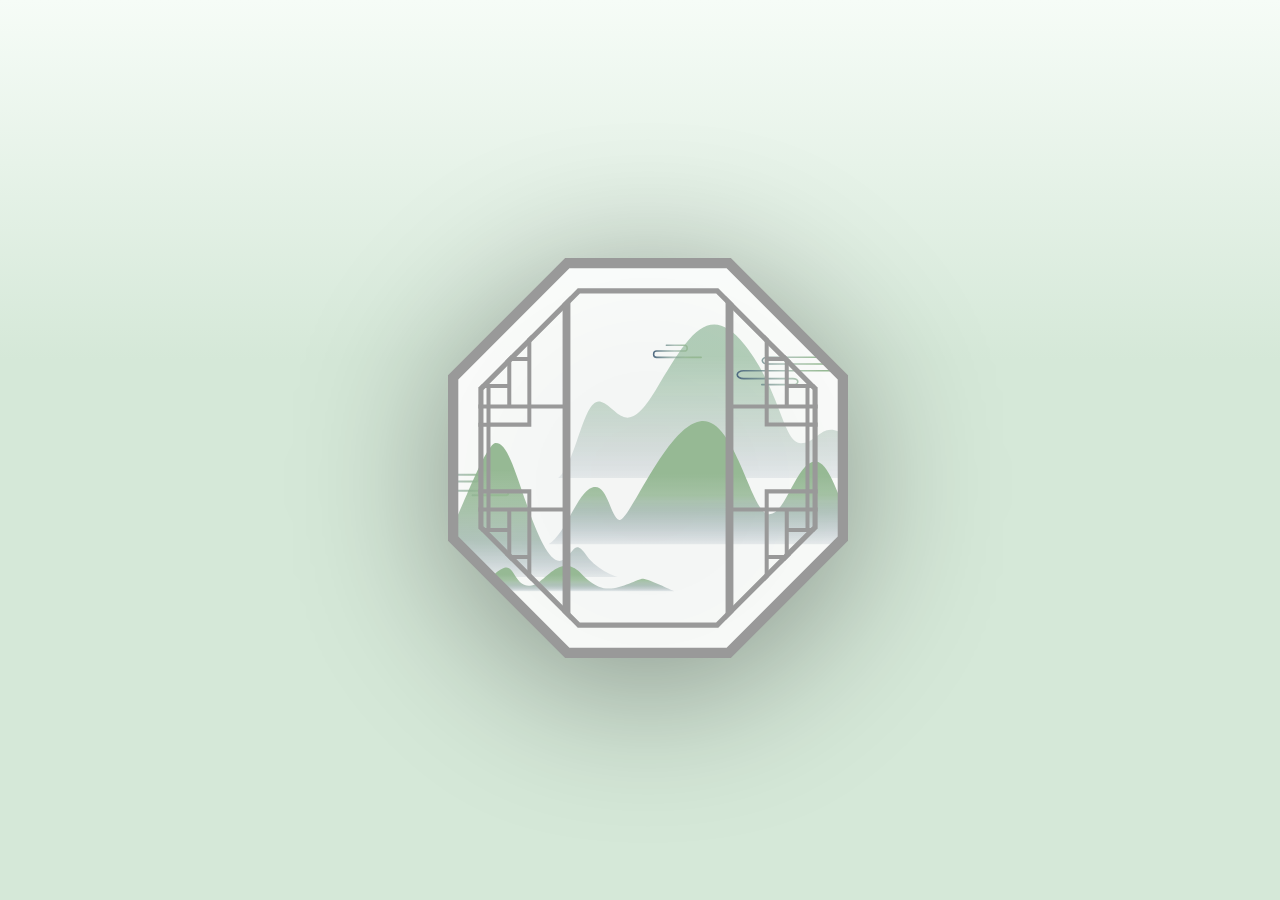
==== index.html @ 081ac922 "add bird" ====
<!DOCTYPE html>
<html>

<head>
    <meta charset="UTF-8">
    <title>Ink</title>
    <link href="style.css" rel="stylesheet">
    <script src="https://ajax.googleapis.com/ajax/libs/jquery/3.5.1/jquery.min.js"></script>
</head>

<body>
    <div class="frame"></div>
    <div id="tile">
        <div class="glare"></div>

        <div class="bird" data-offset="10">
            <div class="left-wing">
                <span></span>
            </div>
            <div class="right-wing">
                <span></span>
            </div>
        </div>

        <div class="layer-0" data-offset="-40"></div>
        <div class="layer-1" data-offset="-25"></div>
        <div class="layer-2" data-offset="-10"></div>
        <div class="layer-3" data-offset="5"></div>
        <div class="layer-4" data-offset="20"></div>
        <div class="layer-5" data-offset="35"></div>
        <div class="layer-6" data-offset="50"></div>
    </div>
    <div class="shadow">
        <div id="shadow-clip"></div>
    </div>

</body>
<script src="script.js"></script>

</html>
---- style.css ----
body,
html {
    height: 100%;
    width: 100%;
}

body {
    transform-style: preserve-3d;
    transform: perspective(800px) scale(0.5);
}

.bg0 {
    background: linear-gradient(to bottom, #f6f7fc 0%, #d5e1e8 40%);
}

.bg1 {
    background: linear-gradient(to bottom, #f6fcf7 0%, #d5e8d8 40%);
}

.frame {
    margin: auto;
    position: absolute;
    top: 0;
    left: 0;
    bottom: 0;
    right: 0;
    width: 800px;
    height: 800px;
    z-index: 99;
}

.clip0 {
    clip-path: circle(400px at center);
}

.clip1 {
    clip-path: polygon(30% 0%, 70% 0%, 100% 30%, 100% 70%, 70% 100%, 30% 100%, 0% 70%, 0% 30%);
}

.clip2 {
    clip-path: inset(0 0 0 0);
}

#tile {
    margin: auto;
    position: absolute;
    top: 0;
    left: 0;
    bottom: 0;
    right: 0;
    overflow: hidden;
    width: 800px;
    height: 800px;
}

.shadow {
    margin: auto;
    position: absolute;
    top: 0;
    left: 0;
    bottom: 0;
    right: 0;
    width: 800px;
    height: 800px;
    z-index: -1;
    filter: drop-shadow(0 50px 150px rgba(0, 0, 0, 0.4));
}

#shadow-clip {
    margin: auto;
    background: rgba(255, 255, 255, 0.9);
    position: absolute;
    top: 0;
    left: 0;
    bottom: 0;
    right: 0;
    width: 800px;
    height: 800px;
}

div[class*="layer-"] {
    margin: auto;
    position: absolute;
    top: 0;
    left: 0;
    bottom: 0;
    right: 0;
    background-size: 100% auto;
    background-repeat: no-repeat;
    /* background-position: -240px 0; */
    transition: 0.09s;
    width: 1000px;
    height: 556px;
    margin-left: -100px;
}

.glare {
    position: absolute;
    top: 0;
    left: 0;
    right: 0;
    bottom: 0;
    background: linear-gradient(90deg, rgba(255, 255, 255, 0.3) 0%, rgba(255, 255, 255, 0) 60%);
    z-index: 100;
    display: none;
}

.anim {
    animation-name: move;
    animation-duration: 16s;
    animation-iteration-count: infinite;
    animation-timing-function: linear;
}

@keyframes move {
    0% {
        margin-left: 900px;
    }
    100% {
        margin-left: -900px;
    }
}

.bird {
    position: absolute;
    left: 0;
    bottom: 300px;
    display: block;
    z-index: 8;
    animation: birdFly 12s linear infinite;
}

@keyframes birdFly {
    0% {
        margin-left: 900px;
    }
    100% {
        margin-left: -900px;
    }
}

.left-wing {
    position: absolute;
    right: 0;
    bottom: 0;
    width: 14px;
    height: 14px;
    transform-origin: right bottom;
    animation: wingLeft 0.4s ease infinite;
}

.left-wing span {
    position: absolute;
    right: 0;
    bottom: 0;
    border: 2px solid #555;
    border-radius: 50%;
    width: 14px;
    height: 14px;
    border-color: #555 transparent transparent transparent;
    transform: translate(1px, 15px);
}

@keyframes wingLeft {
    0% {
        transform: rotate(0);
    }
    50% {
        transform: rotate(40deg);
    }
    100% {
        transform: rotate(0);
    }
}

.right-wing {
    position: absolute;
    left: 0;
    bottom: -4px;
    width: 20px;
    height: 20px;
    transform-origin: left bottom;
    animation: wingRight 0.4s ease infinite;
}

.right-wing span {
    position: absolute;
    right: 0;
    bottom: 0;
    border: 2px solid #444;
    border-radius: 50%;
    width: 20px;
    height: 20px;
    border-color: #444 transparent transparent transparent;
    transform: translate(-2px, 14px);
}

@keyframes wingRight {
    0% {
        transform: rotate(0);
    }
    50% {
        transform: rotate(-40deg);
    }
    100% {
        transform: rotate(0);
    }
}
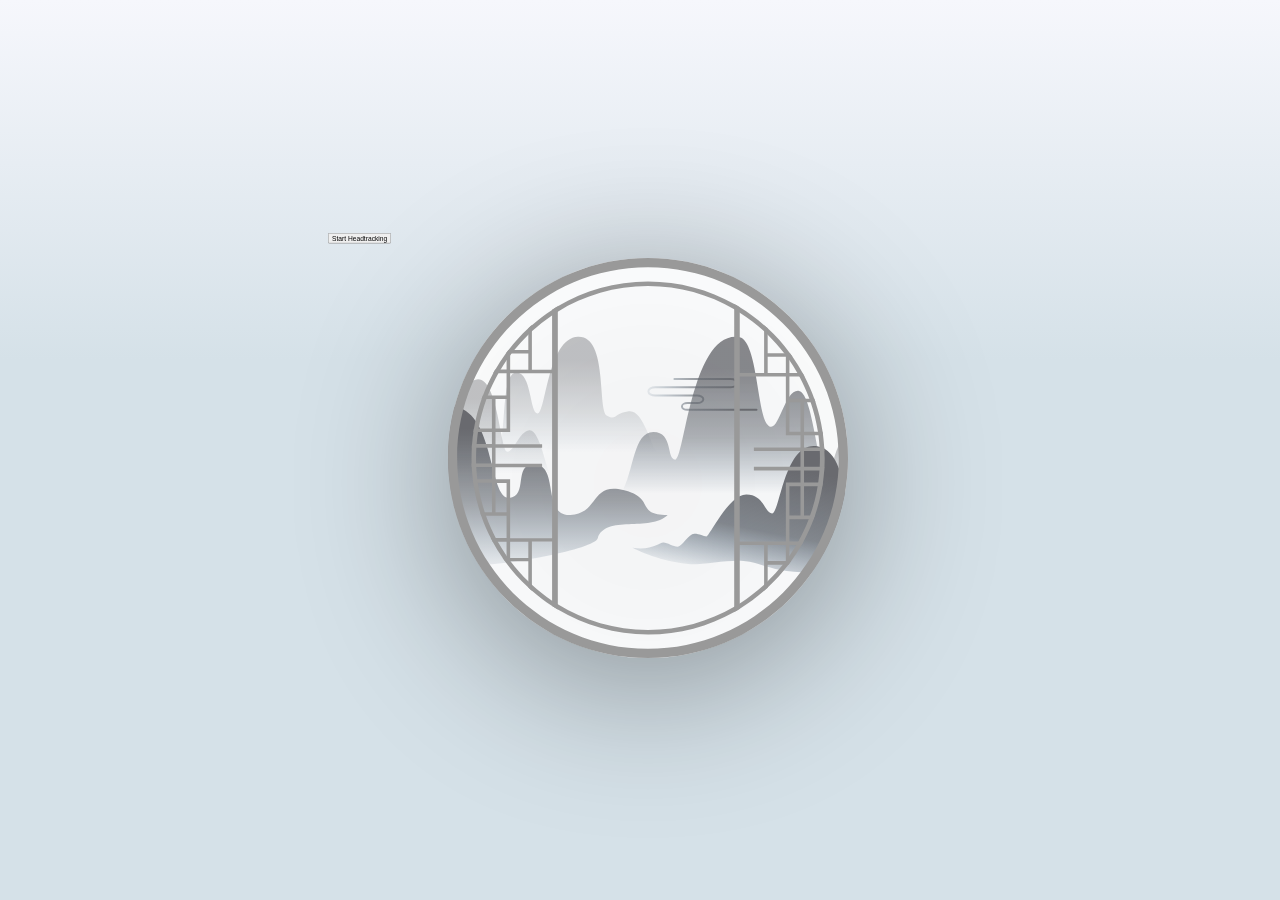
==== commit 8ce20446: "headtracking integrated" ====
--- a/index.html
+++ b/index.html
@@ -6,13 +6,12 @@
     <title>Ink</title>
     <link href="style.css" rel="stylesheet">
     <script src="https://ajax.googleapis.com/ajax/libs/jquery/3.5.1/jquery.min.js"></script>
+    <script src="headtrackr.js"></script>
 </head>
 
 <body>
     <div class="frame"></div>
     <div id="tile">
-        <div class="glare"></div>
-
         <div class="bird" data-offset="10">
             <div class="left-wing">
                 <span></span>
@@ -34,7 +33,14 @@
         <div id="shadow-clip"></div>
     </div>
 
+    <div class="control">
+        <button class="start">Start Headtracking</button>
+        <button class="stop">Stop Headtracking</button>
+    </div>
+    <canvas id="inputCanvas" width="320" height="240"></canvas>
+    <video id="inputVideo" autoplay loop></video>
 </body>
 <script src="script.js"></script>
 
+
 </html>--- a/style.css
+++ b/style.css
@@ -205,4 +205,13 @@
     100% {
         transform: rotate(0);
     }
+}
+
+.stop {
+    display: none;
+}
+
+#inputCanvas,
+#inputVideo {
+    display: none;
 }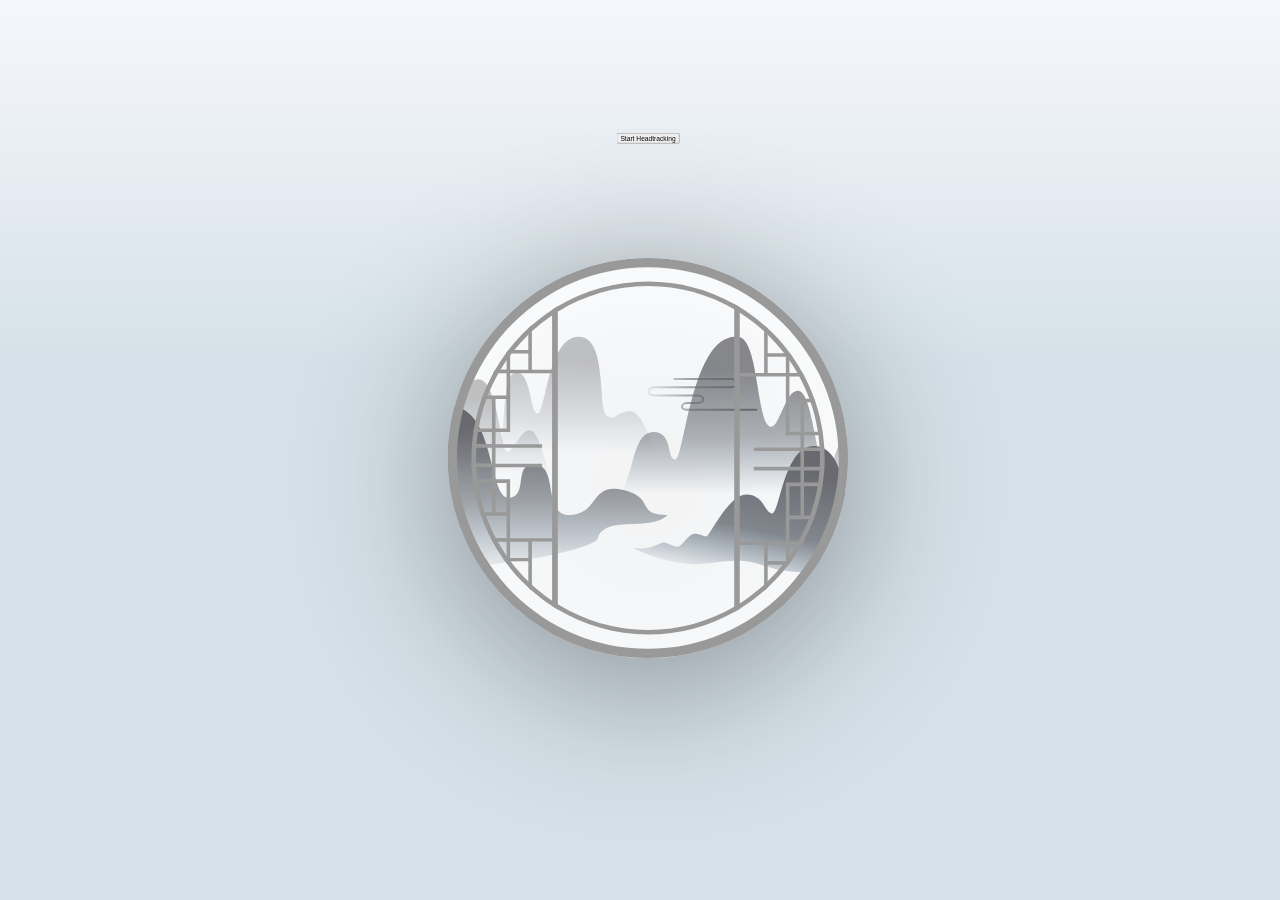
==== commit a2da0028: "camera message" ====
--- a/index.html
+++ b/index.html
@@ -36,6 +36,7 @@
     <div class="control">
         <button class="start">Start Headtracking</button>
         <button class="stop">Stop Headtracking</button>
+        <span id="headtrackerMessage"></span>
     </div>
     <canvas id="inputCanvas" width="320" height="240"></canvas>
     <video id="inputVideo" autoplay loop></video>
--- a/style.css
+++ b/style.css
@@ -214,4 +214,16 @@
 #inputCanvas,
 #inputVideo {
     display: none;
+}
+
+.control {
+    position: absolute;
+    left: 0;
+    right: 0;
+    text-align: center;
+    top: -200px;
+}
+
+#headtrackerMessage {
+    display: block;
 }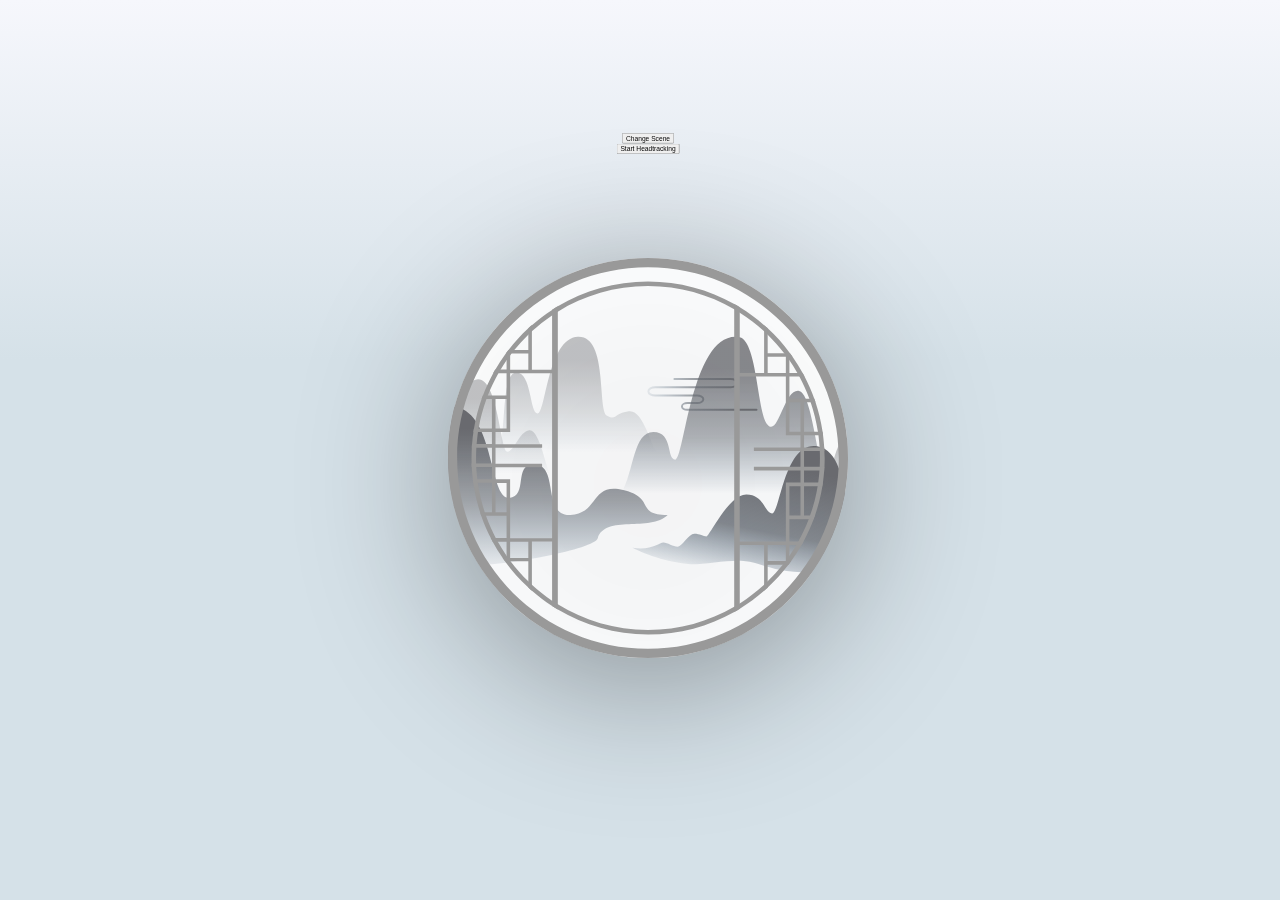
==== commit 5c319047: "add scene change" ====
--- a/index.html
+++ b/index.html
@@ -34,6 +34,7 @@
     </div>
 
     <div class="control">
+        <button class="change">Change Scene</button><br>
         <button class="start">Start Headtracking</button>
         <button class="stop">Stop Headtracking</button>
         <span id="headtrackerMessage"></span>
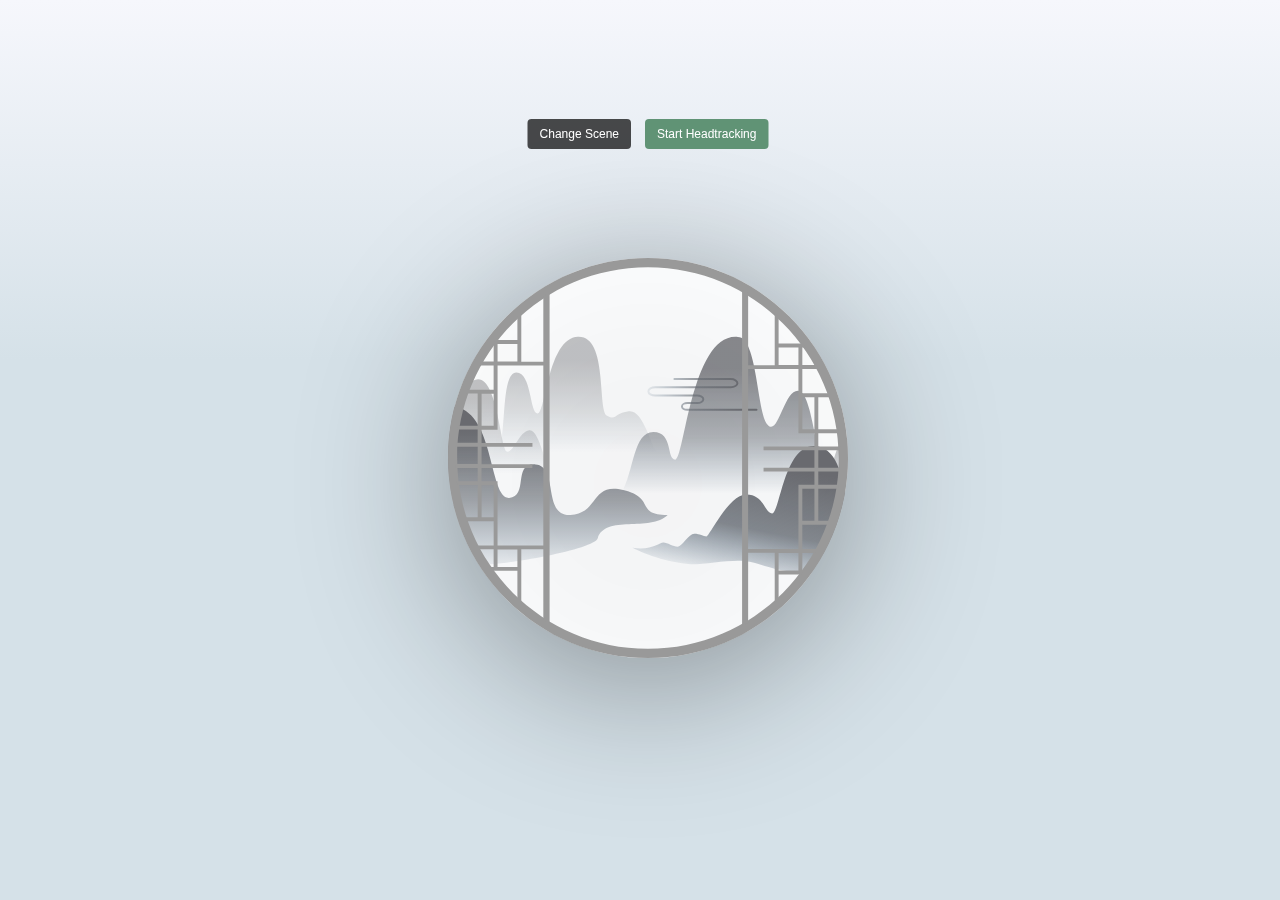
==== commit 2cc5a5d5: "add scene" ====
--- a/index.html
+++ b/index.html
@@ -34,7 +34,7 @@
     </div>
 
     <div class="control">
-        <button class="change">Change Scene</button><br>
+        <button class="change">Change Scene</button>
         <button class="start">Start Headtracking</button>
         <button class="stop">Stop Headtracking</button>
         <span id="headtrackerMessage"></span>
--- a/style.css
+++ b/style.css
@@ -15,6 +15,10 @@
 
 .bg1 {
     background: linear-gradient(to bottom, #f6fcf7 0%, #d5e8d8 40%);
+}
+
+.bg2 {
+    background: linear-gradient(to bottom, #f6fcf7 0%, #FFF4D8 40%);
 }
 
 .frame {
@@ -221,9 +225,33 @@
     left: 0;
     right: 0;
     text-align: center;
-    top: -200px;
+    top: -240px;
 }
 
 #headtrackerMessage {
     display: block;
+}
+
+button {
+    padding: 16px 24px;
+    border: none;
+    border-radius: 8px;
+    outline: none;
+    cursor: pointer;
+    display: inline-block;
+    margin: 12px;
+    color: #fff;
+    font-size: 24px;
+}
+
+.start {
+    background: #609375;
+}
+
+.stop {
+    background: #ea706d;
+}
+
+.change {
+    background: rgba(0, 0, 0, .7);
 }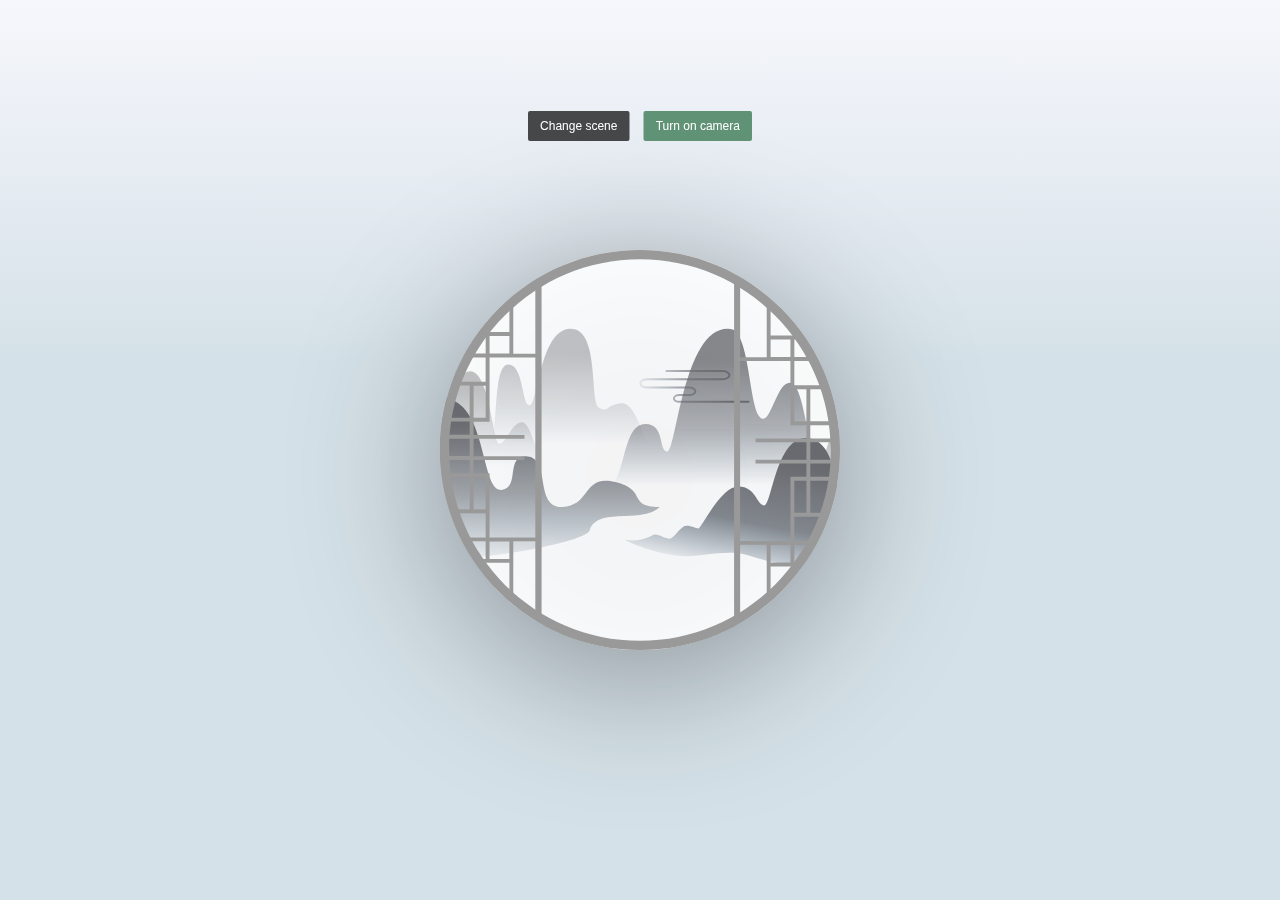
==== commit 60213992: "add camera" ====
--- a/index.html
+++ b/index.html
@@ -3,6 +3,7 @@
 
 <head>
     <meta charset="UTF-8">
+    <meta name="viewport" content="width=device-width, initial-scale=1.0">
     <title>Ink</title>
     <link href="style.css" rel="stylesheet">
     <script src="https://ajax.googleapis.com/ajax/libs/jquery/3.5.1/jquery.min.js"></script>
@@ -10,34 +11,36 @@
 </head>
 
 <body>
-    <div class="frame"></div>
-    <div id="tile">
-        <div class="bird" data-offset="10">
-            <div class="left-wing">
-                <span></span>
+    <div class="wrapper">
+        <div class="frame"></div>
+        <div id="tile">
+            <div class="bird" data-offset="10">
+                <div class="left-wing">
+                    <span></span>
+                </div>
+                <div class="right-wing">
+                    <span></span>
+                </div>
             </div>
-            <div class="right-wing">
-                <span></span>
-            </div>
+
+            <div class="layer-0" data-offset="-40"></div>
+            <div class="layer-1" data-offset="-25"></div>
+            <div class="layer-2" data-offset="-10"></div>
+            <div class="layer-3" data-offset="5"></div>
+            <div class="layer-4" data-offset="20"></div>
+            <div class="layer-5" data-offset="35"></div>
+            <div class="layer-6" data-offset="50"></div>
+        </div>
+        <div class="shadow">
+            <div id="shadow-clip"></div>
         </div>
 
-        <div class="layer-0" data-offset="-40"></div>
-        <div class="layer-1" data-offset="-25"></div>
-        <div class="layer-2" data-offset="-10"></div>
-        <div class="layer-3" data-offset="5"></div>
-        <div class="layer-4" data-offset="20"></div>
-        <div class="layer-5" data-offset="35"></div>
-        <div class="layer-6" data-offset="50"></div>
-    </div>
-    <div class="shadow">
-        <div id="shadow-clip"></div>
-    </div>
-
-    <div class="control">
-        <button class="change">Change Scene</button>
-        <button class="start">Start Headtracking</button>
-        <button class="stop">Stop Headtracking</button>
-        <span id="headtrackerMessage"></span>
+        <div class="control">
+            <button class="change">Change scene</button>
+            <button class="start">Turn on camera</button>
+            <button class="stop">Turn off camera</button>
+            <span id="headtrackerMessage"></span>
+        </div>
     </div>
     <canvas id="inputCanvas" width="320" height="240"></canvas>
     <video id="inputVideo" autoplay loop></video>
--- a/style.css
+++ b/style.css
@@ -2,9 +2,14 @@
 html {
     height: 100%;
     width: 100%;
-}
-
-body {
+    font-family: -apple-system, BlinkMacSystemFont, "Segoe UI", Roboto, Helvetica, Arial, sans-serif;
+    margin: 0;
+    padding: 0
+}
+
+.wrapper {
+    height: 100%;
+    width: 100%;
     transform-style: preserve-3d;
     transform: perspective(800px) scale(0.5);
 }
@@ -18,7 +23,7 @@
 }
 
 .bg2 {
-    background: linear-gradient(to bottom, #f6fcf7 0%, #FFF4D8 40%);
+    background: linear-gradient(to bottom, #f6fcf7 0%, #D8F6FF 40%);
 }
 
 .frame {
@@ -215,9 +220,16 @@
     display: none;
 }
 
-#inputCanvas,
-#inputVideo {
+canvas {
     display: none;
+}
+
+video {
+    position: absolute;
+    bottom: 0;
+    right: 0;
+    transform: scale(0.5);
+    clip-path: circle(120px at center);
 }
 
 .control {
@@ -235,7 +247,7 @@
 button {
     padding: 16px 24px;
     border: none;
-    border-radius: 8px;
+    border-radius: 4px;
     outline: none;
     cursor: pointer;
     display: inline-block;
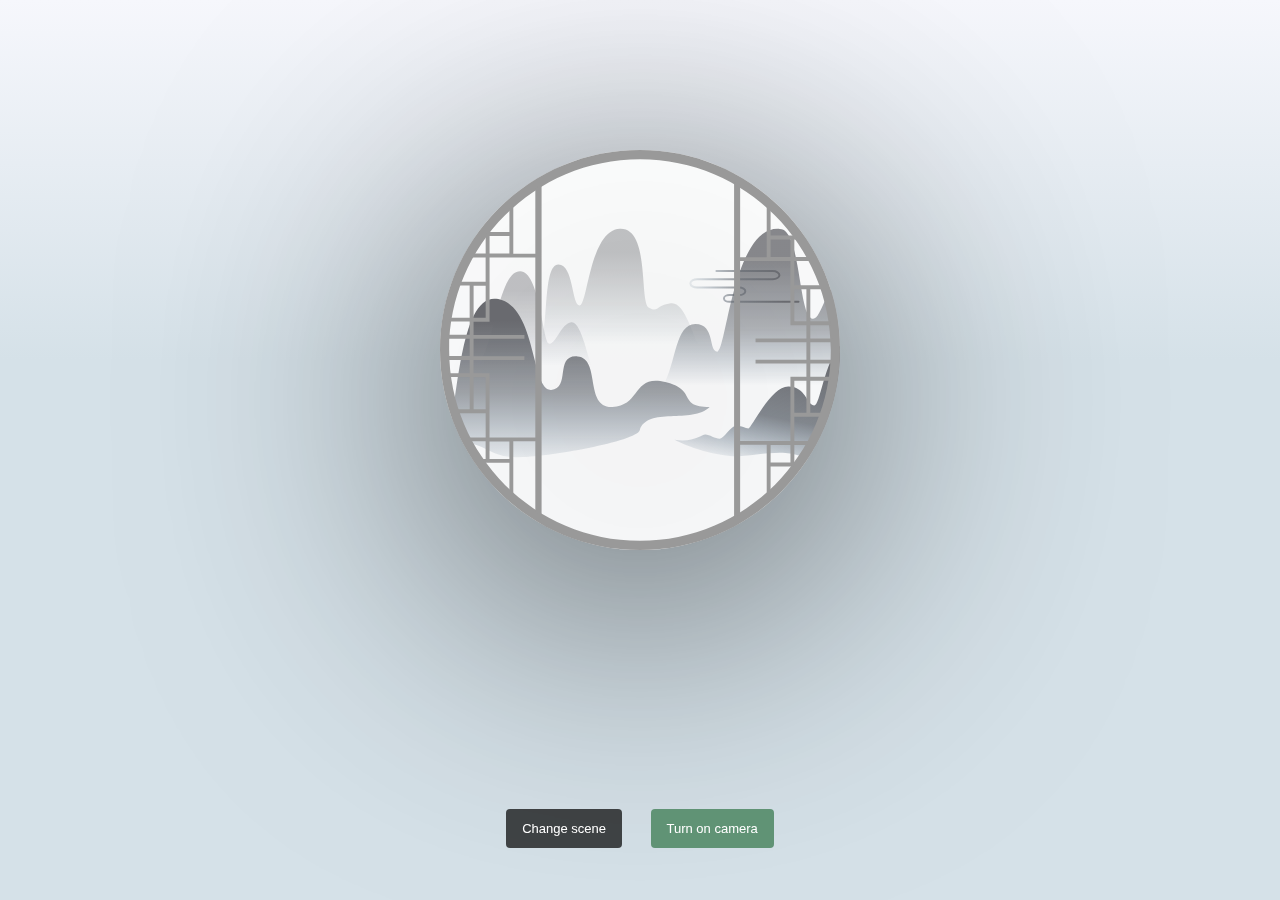
==== commit e54e2476: "almost done?" ====
--- a/index.html
+++ b/index.html
@@ -11,6 +11,7 @@
 </head>
 
 <body>
+
     <div class="wrapper">
         <div class="frame"></div>
         <div id="tile">
@@ -34,13 +35,13 @@
         <div class="shadow">
             <div id="shadow-clip"></div>
         </div>
+    </div>
+    <div class="control">
+        <span id="headtrackerMessage">&nbsp;</span>
+        <button class="change">Change scene</button>
+        <button class="start">Turn on camera</button>
+        <button class="stop">Turn off camera</button>
 
-        <div class="control">
-            <button class="change">Change scene</button>
-            <button class="start">Turn on camera</button>
-            <button class="stop">Turn off camera</button>
-            <span id="headtrackerMessage"></span>
-        </div>
     </div>
     <canvas id="inputCanvas" width="320" height="240"></canvas>
     <video id="inputVideo" autoplay loop></video>
--- a/style.css
+++ b/style.css
@@ -4,14 +4,16 @@
     width: 100%;
     font-family: -apple-system, BlinkMacSystemFont, "Segoe UI", Roboto, Helvetica, Arial, sans-serif;
     margin: 0;
-    padding: 0
+    padding: 0;
+    overflow: hidden;
 }
 
 .wrapper {
     height: 100%;
     width: 100%;
     transform-style: preserve-3d;
-    transform: perspective(800px) scale(0.5);
+    transform: perspective(400px);
+    margin-top: -100px;
 }
 
 .bg0 {
@@ -33,13 +35,15 @@
     left: 0;
     bottom: 0;
     right: 0;
-    width: 800px;
-    height: 800px;
+    width: 400px;
+    height: 400px;
     z-index: 99;
+    background-position: center;
+    background-size: cover;
 }
 
 .clip0 {
-    clip-path: circle(400px at center);
+    clip-path: circle(200px at center);
 }
 
 .clip1 {
@@ -58,8 +62,8 @@
     bottom: 0;
     right: 0;
     overflow: hidden;
-    width: 800px;
-    height: 800px;
+    width: 400px;
+    height: 400px;
 }
 
 .shadow {
@@ -69,10 +73,10 @@
     left: 0;
     bottom: 0;
     right: 0;
-    width: 800px;
-    height: 800px;
+    width: 400px;
+    height: 400px;
     z-index: -1;
-    filter: drop-shadow(0 50px 150px rgba(0, 0, 0, 0.4));
+    filter: drop-shadow(0 50px 150px rgba(0, 0, 0, 0.7));
 }
 
 #shadow-clip {
@@ -83,8 +87,8 @@
     left: 0;
     bottom: 0;
     right: 0;
-    width: 800px;
-    height: 800px;
+    width: 400px;
+    height: 400px;
 }
 
 div[class*="layer-"] {
@@ -98,20 +102,9 @@
     background-repeat: no-repeat;
     /* background-position: -240px 0; */
     transition: 0.09s;
-    width: 1000px;
-    height: 556px;
-    margin-left: -100px;
-}
-
-.glare {
-    position: absolute;
-    top: 0;
-    left: 0;
-    right: 0;
-    bottom: 0;
-    background: linear-gradient(90deg, rgba(255, 255, 255, 0.3) 0%, rgba(255, 255, 255, 0) 60%);
-    z-index: 100;
-    display: none;
+    width: 500px;
+    height: 278px;
+    /* margin-left: -50px; */
 }
 
 .anim {
@@ -123,10 +116,10 @@
 
 @keyframes move {
     0% {
-        margin-left: 900px;
-    }
-    100% {
-        margin-left: -900px;
+        margin-left: 450px;
+    }
+    100% {
+        margin-left: -450px;
     }
 }
 
@@ -141,10 +134,10 @@
 
 @keyframes birdFly {
     0% {
-        margin-left: 900px;
-    }
-    100% {
-        margin-left: -900px;
+        margin-left: 450px;
+    }
+    100% {
+        margin-left: -450px;
     }
 }
 
@@ -152,8 +145,8 @@
     position: absolute;
     right: 0;
     bottom: 0;
-    width: 14px;
-    height: 14px;
+    width: 7px;
+    height: 7px;
     transform-origin: right bottom;
     animation: wingLeft 0.4s ease infinite;
 }
@@ -162,10 +155,10 @@
     position: absolute;
     right: 0;
     bottom: 0;
-    border: 2px solid #555;
+    border: 1px solid #555;
     border-radius: 50%;
-    width: 14px;
-    height: 14px;
+    width: 7px;
+    height: 7px;
     border-color: #555 transparent transparent transparent;
     transform: translate(1px, 15px);
 }
@@ -184,10 +177,10 @@
 
 .right-wing {
     position: absolute;
-    left: 0;
-    bottom: -4px;
-    width: 20px;
-    height: 20px;
+    left: -2px;
+    top: -1px;
+    width: 10px;
+    height: 10px;
     transform-origin: left bottom;
     animation: wingRight 0.4s ease infinite;
 }
@@ -196,12 +189,12 @@
     position: absolute;
     right: 0;
     bottom: 0;
-    border: 2px solid #444;
+    border: 1px solid #444;
     border-radius: 50%;
-    width: 20px;
-    height: 20px;
+    width: 10px;
+    height: 10px;
     border-color: #444 transparent transparent transparent;
-    transform: translate(-2px, 14px);
+    transform: translate(-1px, 7px);
 }
 
 @keyframes wingRight {
@@ -226,34 +219,42 @@
 
 video {
     position: absolute;
-    bottom: 0;
-    right: 0;
-    transform: scale(0.5);
+    bottom: 60px;
+    left: 0;
+    right: 0;
+    transform: scale(0.4);
     clip-path: circle(120px at center);
+    margin: 0 auto;
 }
 
 .control {
-    position: absolute;
-    left: 0;
-    right: 0;
     text-align: center;
-    top: -240px;
+    z-index: 9999;
+    position: relative;
+    margin-top: -16px;
 }
 
 #headtrackerMessage {
     display: block;
+    font-size: 13px;
+    color: rgba(0, 0, 0, .7);
+    margin-bottom: 10px;
 }
 
 button {
-    padding: 16px 24px;
+    padding: 12px 16px;
     border: none;
     border-radius: 4px;
     outline: none;
     cursor: pointer;
     display: inline-block;
-    margin: 12px;
+    margin: 0 12px;
     color: #fff;
-    font-size: 24px;
+    font-size: 13px;
+}
+
+button:hover {
+    opacity: 0.96;
 }
 
 .start {
